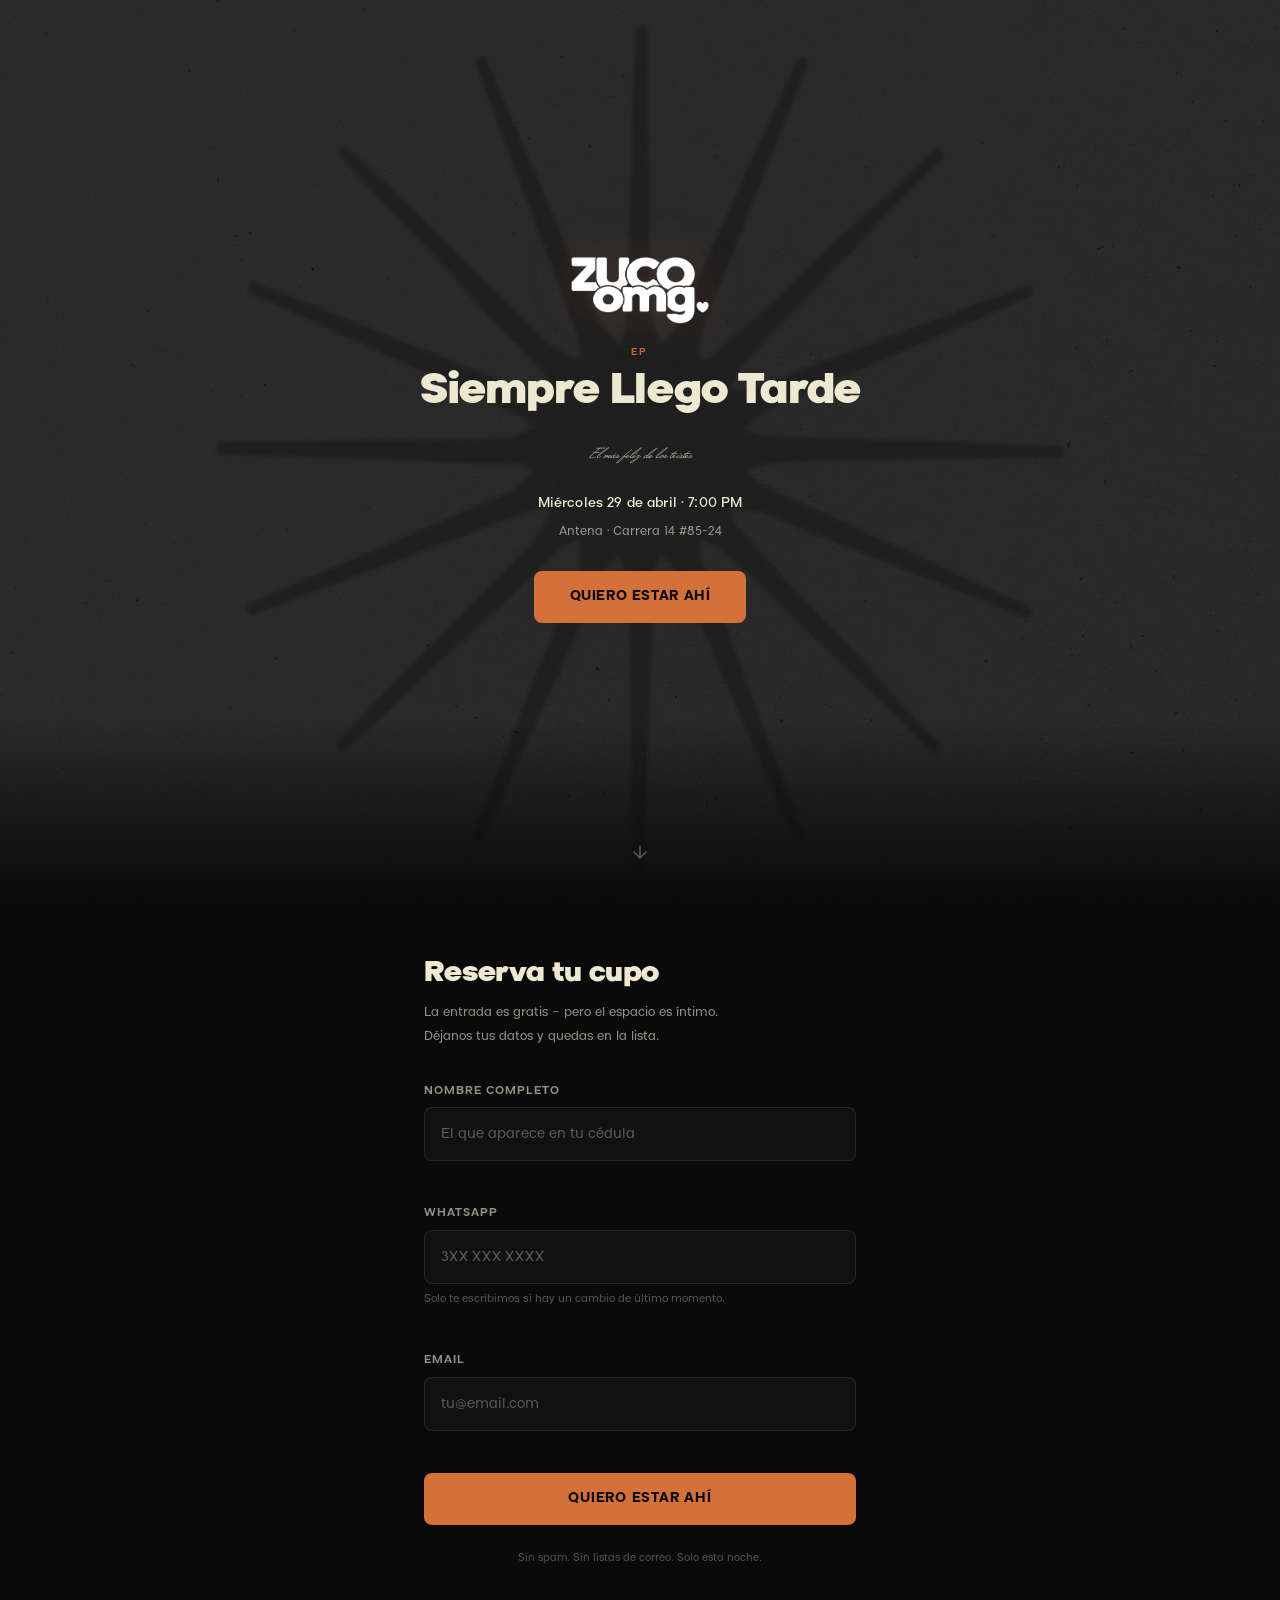
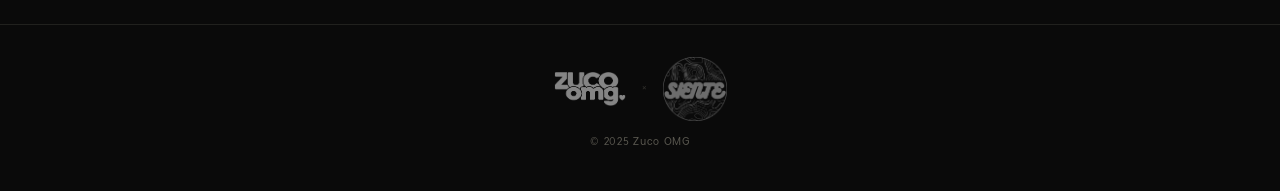
==== index.html @ 06bdf358 "feat: Landing page EP Siempre Llego Tarde — Zuco OMG 3-step registration flow: form → lyric selector" ====
<!DOCTYPE html>
<html lang="es">
<head>
  <meta charset="UTF-8">
  <meta name="viewport" content="width=device-width, initial-scale=1.0, maximum-scale=1.0">
  <meta name="description" content="Fiesta de lanzamiento del EP 'Siempre Llego Tarde' de Zuco OMG — Miércoles 29 de abril, 7PM, Antena">
  <meta property="og:title" content="Zuco OMG — Siempre Llego Tarde">
  <meta property="og:description" content="El más feliz de los tristes. Únete a la fiesta de lanzamiento del EP.">
  <meta property="og:image" content="./assets/cover/portada-zuco.jpg">
  <meta property="og:type" content="website">
  <title>Zuco OMG — Siempre Llego Tarde</title>
  <link rel="icon" href="./assets/logos/reduccion-z-blanco.png" type="image/png">
  <link rel="stylesheet" href="styles.css">
</head>
<body>

  <!-- ═══════════════════════════ HERO ═══════════════════════════ -->
  <header class="site-hero">
    <div class="hero-texture"></div>
    <div class="hero-inner">
      <img
        src="./assets/logos/logo-zuco-blanco.png"
        alt="Zuco OMG"
        class="hero-logo"
      >
      <div class="hero-ep-block">
        <span class="hero-ep-label">EP</span>
        <h1 class="hero-ep-title">Siempre Llego Tarde</h1>
      </div>
      <p class="hero-concept">El más feliz de los tristes</p>
      <div class="hero-event">
        <p class="hero-date">Miércoles 29 de abril · 7:00 PM</p>
        <p class="hero-venue">Antena · Carrera 14 #85-24</p>
      </div>
      <a href="#registro" class="hero-cta">Quiero estar ahí</a>
    </div>
    <div class="hero-scroll-hint" aria-hidden="true">
      <svg width="20" height="20" viewBox="0 0 20 20" fill="none">
        <path d="M10 4v12M4 10l6 6 6-6" stroke="currentColor" stroke-width="1.5" stroke-linecap="round" stroke-linejoin="round"/>
      </svg>
    </div>
  </header>

  <!-- ═══════════════════════ PROGRESS ═══════════════════════════ -->
  <div class="step-progress" id="step-progress" aria-label="Progreso del registro">
    <div class="progress-inner">
      <div class="progress-node active" data-step="1">
        <span class="node-dot"></span>
        <span class="node-label">Registro</span>
      </div>
      <div class="progress-line"></div>
      <div class="progress-node" data-step="2">
        <span class="node-dot"></span>
        <span class="node-label">Tu canción</span>
      </div>
      <div class="progress-line"></div>
      <div class="progress-node" data-step="3">
        <span class="node-dot"></span>
        <span class="node-label">Spotify</span>
      </div>
    </div>
  </div>

  <!-- ═══════════════════════ MAIN FLOW ═══════════════════════════ -->
  <main class="flow-container" id="registro">

    <!-- ───────── STEP 1: REGISTRO ───────── -->
    <section id="step-1" class="flow-step active" aria-label="Paso 1: Registro">

      <div class="step-header">
        <h2 class="step-title">Reserva tu cupo</h2>
        <p class="step-subtitle">
          La entrada es gratis — pero el espacio es íntimo.<br>
          Déjanos tus datos y quedas en la lista.
        </p>
      </div>

      <form id="registro-form" class="form" novalidate>

        <div class="field-group">
          <label for="nombre" class="field-label">Nombre completo</label>
          <input
            type="text"
            id="nombre"
            name="nombre"
            class="field-input"
            placeholder="El que aparece en tu cédula"
            autocomplete="name"
            required
          >
          <span class="field-error" id="error-nombre" role="alert"></span>
        </div>

        <div class="field-group">
          <label for="whatsapp" class="field-label">WhatsApp</label>
          <input
            type="tel"
            id="whatsapp"
            name="whatsapp"
            class="field-input"
            placeholder="3XX XXX XXXX"
            autocomplete="tel"
            required
          >
          <span class="field-hint">Solo te escribimos si hay un cambio de último momento.</span>
          <span class="field-error" id="error-whatsapp" role="alert"></span>
        </div>

        <div class="field-group">
          <label for="email" class="field-label">Email</label>
          <input
            type="email"
            id="email"
            name="email"
            class="field-input"
            placeholder="tu@email.com"
            autocomplete="email"
            required
          >
          <span class="field-error" id="error-email" role="alert"></span>
        </div>

        <button type="submit" class="btn-primary" id="btn-registro">
          <span class="btn-text">Quiero estar ahí</span>
          <span class="btn-loading" hidden aria-live="polite">Guardando...</span>
        </button>

        <p class="form-disclaimer">Sin spam. Sin listas de correo. Solo esta noche.</p>

      </form>
    </section>

    <!-- ───────── STEP 2: CONEXIÓN EMOCIONAL ───────── -->
    <section id="step-2" class="flow-step" aria-label="Paso 2: Tu canción">

      <div class="step-header">
        <h2 class="step-title">¿Cuál te llegó más?</h2>
        <p class="step-subtitle">
          Estas canciones hablan de lo que uno siente<br>
          pero no sabe cómo decir. Elige la tuya.
        </p>
      </div>

      <div class="lyric-cards" role="radiogroup" aria-label="Elige tu frase favorita">

        <div class="lyric-card" data-song="Ok" role="radio" tabindex="0" aria-checked="false">
          <span class="card-song">Ok</span>
          <blockquote class="card-lyric">
            "Aunque afuera todo esté mal yo estoy okay.<br>Si la ansiedad me gana y pierdo estoy okay."
          </blockquote>
        </div>

        <div class="lyric-card" data-song="Mi Fiesta (ft. Nezzah)" role="radio" tabindex="0" aria-checked="false">
          <span class="card-song">Mi Fiesta <span class="feat">ft. Nezzah</span></span>
          <blockquote class="card-lyric">
            "Yo quiero mi fiesta con todos los míos al lado.<br>Si el mundo se quema afuera, que no me coja mal parado."
          </blockquote>
        </div>

        <div class="lyric-card" data-song="Solo" role="radio" tabindex="0" aria-checked="false">
          <span class="card-song">Solo</span>
          <blockquote class="card-lyric">
            "Sin más yo quiero estar solo.<br>No me extrañen que estoy bien solo, solo."
          </blockquote>
        </div>

        <div class="lyric-card" data-song="Uberconestrellita (ft. Esteesgarcia)" role="radio" tabindex="0" aria-checked="false">
          <span class="card-song">Uberconestrellita <span class="feat">ft. Esteesgarcia</span></span>
          <blockquote class="card-lyric">
            "Tengo pinneada su casa en Uber con estrellita."
          </blockquote>
        </div>

        <div class="lyric-card" data-song="Tal vez de eso se trata (ft. Mario Puglia)" role="radio" tabindex="0" aria-checked="false">
          <span class="card-song">Tal vez de eso se trata <span class="feat">ft. Mario Puglia</span></span>
          <blockquote class="card-lyric">
            "No veo el final del oceano.<br>De pronto de eso se trata."
          </blockquote>
        </div>

      </div>

      <button class="btn-primary" id="btn-lyric" disabled aria-disabled="true">
        Esta es la mía
      </button>

    </section>

    <!-- ───────── STEP 3: SPOTIFY + CONFIRMACIÓN ───────── -->
    <section id="step-3" class="flow-step" aria-label="Paso 3: Spotify">

      <div class="step-header">
        <h2 class="step-title">Un último paso</h2>
        <p class="step-subtitle">
          Antes de confirmar tu lugar, sigue a Zuco en Spotify.<br>
          Para que no te pierdas lo que viene.
        </p>
      </div>

      <div class="spotify-block">
        <div class="spotify-artist">
          <img
            src="./assets/logos/icono-zuco-naranja.png"
            alt="Icono Zuco OMG"
            class="spotify-artist-icon"
          >
          <div class="spotify-artist-info">
            <span class="spotify-artist-name">Zuco OMG</span>
            <span class="spotify-artist-label">Artista en Spotify</span>
          </div>
        </div>

        <a
          href="https://open.spotify.com/artist/6hA5ALJWFb44ixgQMMvng7"
          target="_blank"
          rel="noopener noreferrer"
          class="btn-spotify"
          id="btn-spotify-link"
        >
          <svg class="spotify-icon-svg" viewBox="0 0 24 24" aria-hidden="true" fill="currentColor">
            <path d="M12 0C5.4 0 0 5.4 0 12s5.4 12 12 12 12-5.4 12-12S18.66 0 12 0zm5.521 17.34c-.24.359-.66.48-1.021.24-2.82-1.74-6.36-2.101-10.561-1.141-.418.122-.779-.179-.899-.539-.12-.421.18-.78.54-.9 4.56-1.021 8.52-.6 11.64 1.32.42.18.479.659.301 1.02zm1.44-3.3c-.301.42-.841.6-1.262.3-3.239-1.98-8.159-2.58-11.939-1.38-.479.12-1.02-.12-1.14-.6-.12-.48.12-1.021.6-1.141C9.6 9.9 15 10.561 18.72 12.84c.361.181.54.78.241 1.2zm.12-3.36C15.24 8.4 8.82 8.16 5.16 9.301c-.6.179-1.2-.181-1.38-.721-.18-.601.18-1.2.72-1.381 4.26-1.26 11.28-1.02 15.721 1.621.539.3.719 1.02.419 1.56-.299.421-1.02.599-1.559.3z"/>
          </svg>
          Seguir en Spotify
        </a>
      </div>

      <label class="checkbox-label" for="spotify-check">
        <input
          type="checkbox"
          id="spotify-check"
          class="checkbox-input"
        >
        <span class="checkbox-custom" aria-hidden="true"></span>
        <span class="checkbox-text">Ya sigo a Zuco en Spotify</span>
      </label>

      <button class="btn-primary" id="btn-confirmar" disabled aria-disabled="true">
        <span class="btn-text">Confirmar mi registro</span>
        <span class="btn-loading" hidden aria-live="polite">Confirmando...</span>
      </button>

    </section>

    <!-- ───────── SUCCESS SCREEN ───────── -->
    <section id="step-success" class="flow-step success-screen" aria-label="Registro exitoso">

      <div class="success-z-deco" aria-hidden="true">
        <img src="./assets/logos/reduccion-z-blanco.png" alt="">
      </div>

      <div class="success-message">
        <p class="success-body">
          Listo, ya estás registrado. Ese día entras gratis con lista con tu nombre.
          Allá te esperamos.
        </p>
        <p class="success-signature">
          Atentamente, Zuco<br>
          <em>— El más feliz de los tristes.</em>
        </p>
      </div>

      <div class="success-event">
        <p class="success-event-date">Miércoles 29 de abril</p>
        <p class="success-event-time">7:00 PM</p>
        <p class="success-event-venue">Antena · Carrera 14 #85-24</p>
      </div>

      <a
        href="https://open.spotify.com/artist/6hA5ALJWFb44ixgQMMvng7"
        target="_blank"
        rel="noopener noreferrer"
        class="btn-ghost"
      >
        Escuchar el EP en Spotify
      </a>

    </section>

  </main>

  <!-- ═══════════════════════ FOOTER ═══════════════════════════ -->
  <footer class="site-footer">
    <div class="footer-logos">
      <img src="./assets/logos/logo-zuco-blanco.png" alt="Zuco OMG" class="footer-logo">
      <span class="footer-divider">×</span>
      <img src="./assets/logos/siente-logo-white.png" alt="Siente" class="footer-siente-logo">
    </div>
    <p class="footer-copy">© 2025 Zuco OMG</p>
  </footer>

  <script src="script.js"></script>
</body>
</html>
---- styles.css ----
/* ═══════════════════════════════════════════════════════════
   LAYER 1 — FONT FACES
═══════════════════════════════════════════════════════════ */
@font-face {
  font-family: 'ACEH';
  src: url('./fonts/Aceh-Light.otf') format('opentype');
  font-weight: 300;
  font-display: swap;
}
@font-face {
  font-family: 'ACEH';
  src: url('./fonts/Aceh-Regular.otf') format('opentype');
  font-weight: 400;
  font-display: swap;
}
@font-face {
  font-family: 'ACEH';
  src: url('./fonts/Aceh-Medium.otf') format('opentype');
  font-weight: 500;
  font-display: swap;
}
@font-face {
  font-family: 'ACEH';
  src: url('./fonts/Aceh-SemiBold.otf') format('opentype');
  font-weight: 600;
  font-display: swap;
}
@font-face {
  font-family: 'ACEH';
  src: url('./fonts/Aceh-Bold.otf') format('opentype');
  font-weight: 700;
  font-display: swap;
}
@font-face {
  font-family: 'ACEH';
  src: url('./fonts/Aceh-Black.otf') format('opentype');
  font-weight: 900;
  font-display: swap;
}
@font-face {
  font-family: 'ACEH Soft';
  src: url('./fonts/AcehSoft-Black.otf') format('opentype');
  font-weight: 900;
  font-display: swap;
}
@font-face {
  font-family: 'Lakeside';
  src: url('./fonts/Lakeside-Regular.ttf') format('truetype');
  font-weight: 400;
  font-display: swap;
}

/* ═══════════════════════════════════════════════════════════
   LAYER 2 — DESIGN TOKENS
═══════════════════════════════════════════════════════════ */
:root {
  /* Colors */
  --c-bg:           #0a0a0a;
  --c-bg-card:      #111111;
  --c-bg-card-hover:#161616;
  --c-crema:        #ede8d0;
  --c-naranja:      #d4713a;
  --c-salmon:       #e8836a;
  --c-oliva:        #7a7c52;
  --c-azul:         #3a5a7c;

  /* Text */
  --t-primary:      #ede8d0;
  --t-secondary:    rgba(237, 232, 208, 0.62);
  --t-muted:        rgba(237, 232, 208, 0.35);

  /* Borders */
  --b-subtle:       rgba(237, 232, 208, 0.10);
  --b-mid:          rgba(237, 232, 208, 0.22);
  --b-accent:       rgba(212, 113, 58, 0.55);

  /* Fonts */
  --f-body:         'ACEH', system-ui, sans-serif;
  --f-display:      'Lakeside', Georgia, serif;
  --f-soft:         'ACEH Soft', 'ACEH', sans-serif;

  /* Layout */
  --max-w:          480px;
  --pad-h:          24px;
  --pad-v:          48px;
  --radius-card:    12px;
  --radius-btn:     8px;
  --radius-input:   8px;

  /* Motion */
  --ease-fast:      0.16s ease;
  --ease-mid:       0.32s ease;
  --ease-slow:      0.55s cubic-bezier(0.4, 0, 0.2, 1);

  /* Spotify */
  --c-spotify:      #1DB954;
  --c-spotify-dark: #158a3e;
}

/* ═══════════════════════════════════════════════════════════
   LAYER 3 — RESET + BASE
═══════════════════════════════════════════════════════════ */
*, *::before, *::after {
  box-sizing: border-box;
  margin: 0;
  padding: 0;
}

html {
  scroll-behavior: smooth;
  -webkit-text-size-adjust: 100%;
}

body {
  background-color: var(--c-bg);
  color: var(--t-primary);
  font-family: var(--f-body);
  font-weight: 400;
  line-height: 1.6;
  min-height: 100dvh;
  overflow-x: hidden;
  -webkit-font-smoothing: antialiased;
  -moz-osx-font-smoothing: grayscale;
}

img {
  display: block;
  max-width: 100%;
}

a {
  color: inherit;
  text-decoration: none;
}

button {
  cursor: pointer;
  border: none;
  background: none;
  font-family: inherit;
}

blockquote {
  quotes: none;
}

/* ═══════════════════════════════════════════════════════════
   LAYER 4 — UTILITIES
═══════════════════════════════════════════════════════════ */
.sr-only {
  position: absolute;
  width: 1px;
  height: 1px;
  padding: 0;
  margin: -1px;
  overflow: hidden;
  clip: rect(0,0,0,0);
  white-space: nowrap;
  border: 0;
}

/* ═══════════════════════════════════════════════════════════
   LAYER 5 — HERO
═══════════════════════════════════════════════════════════ */
.site-hero {
  position: relative;
  min-height: 100dvh;
  display: flex;
  flex-direction: column;
  align-items: center;
  justify-content: center;
  padding: 64px var(--pad-h) 80px;
  overflow: hidden;
  background-color: var(--c-bg);
}

.hero-texture {
  position: absolute;
  inset: 0;
  background-image: url('./assets/textures/fondo-2.jpg');
  background-size: cover;
  background-position: center;
  opacity: 0.15;
  mix-blend-mode: luminosity;
  pointer-events: none;
}

/* Gradient fade at bottom of hero */
.site-hero::after {
  content: '';
  position: absolute;
  bottom: 0;
  left: 0;
  right: 0;
  height: 180px;
  background: linear-gradient(to bottom, transparent, var(--c-bg));
  pointer-events: none;
}

.hero-inner {
  position: relative;
  z-index: 1;
  display: flex;
  flex-direction: column;
  align-items: center;
  text-align: center;
  gap: 20px;
  max-width: var(--max-w);
  width: 100%;
}

.hero-logo {
  width: 140px;
  height: auto;
  filter: drop-shadow(0 0 24px rgba(212, 113, 58, 0.18));
}

.hero-ep-block {
  display: flex;
  flex-direction: column;
  align-items: center;
  gap: 4px;
}

.hero-ep-label {
  font-family: var(--f-body);
  font-weight: 600;
  font-size: 11px;
  letter-spacing: 0.22em;
  text-transform: uppercase;
  color: var(--c-naranja);
  opacity: 0.9;
}

.hero-ep-title {
  font-family: var(--f-body);
  font-weight: 900;
  font-size: clamp(2rem, 9vw, 3rem);
  line-height: 1.05;
  letter-spacing: -0.02em;
  color: var(--t-primary);
}

.hero-concept {
  font-family: var(--f-display);
  font-size: clamp(1rem, 4vw, 1.25rem);
  color: var(--t-secondary);
  font-style: italic;
  letter-spacing: 0.01em;
}

.hero-event {
  display: flex;
  flex-direction: column;
  gap: 4px;
  margin-top: 4px;
}

.hero-date {
  font-weight: 500;
  font-size: 0.95rem;
  color: var(--t-primary);
  letter-spacing: 0.01em;
}

.hero-venue {
  font-size: 0.875rem;
  color: var(--t-secondary);
}

.hero-cta {
  display: inline-block;
  margin-top: 8px;
  padding: 14px 36px;
  background-color: var(--c-naranja);
  color: #0a0a0a;
  font-family: var(--f-body);
  font-weight: 700;
  font-size: 0.95rem;
  letter-spacing: 0.04em;
  text-transform: uppercase;
  border-radius: var(--radius-btn);
  transition: background-color var(--ease-fast), transform var(--ease-fast);
}

.hero-cta:hover,
.hero-cta:focus-visible {
  background-color: var(--c-salmon);
  transform: translateY(-1px);
  outline: none;
}

.hero-cta:active {
  transform: translateY(0);
}

.hero-scroll-hint {
  position: absolute;
  bottom: 28px;
  left: 50%;
  transform: translateX(-50%);
  z-index: 1;
  color: var(--t-muted);
  animation: bounce 2.2s ease-in-out infinite;
}

@keyframes bounce {
  0%, 100% { transform: translateX(-50%) translateY(0); }
  50%       { transform: translateX(-50%) translateY(6px); }
}

/* ═══════════════════════════════════════════════════════════
   LAYER 6 — PROGRESS INDICATOR
═══════════════════════════════════════════════════════════ */
.step-progress {
  position: sticky;
  top: 0;
  z-index: 100;
  background-color: rgba(10, 10, 10, 0.92);
  backdrop-filter: blur(12px);
  -webkit-backdrop-filter: blur(12px);
  border-bottom: 1px solid var(--b-subtle);
  padding: 14px var(--pad-h);
  display: none; /* shown by JS once flow starts */
}

.step-progress.visible {
  display: block;
}

.progress-inner {
  max-width: var(--max-w);
  margin: 0 auto;
  display: flex;
  align-items: center;
  justify-content: space-between;
}

.progress-node {
  display: flex;
  flex-direction: column;
  align-items: center;
  gap: 5px;
  flex-shrink: 0;
}

.node-dot {
  width: 10px;
  height: 10px;
  border-radius: 50%;
  background-color: var(--t-muted);
  border: 1.5px solid transparent;
  transition: background-color var(--ease-mid), border-color var(--ease-mid), transform var(--ease-mid);
}

.progress-node.active .node-dot {
  background-color: var(--c-naranja);
  border-color: var(--c-naranja);
  transform: scale(1.25);
}

.progress-node.done .node-dot {
  background-color: var(--c-oliva);
  border-color: var(--c-oliva);
}

.node-label {
  font-size: 10px;
  font-weight: 500;
  letter-spacing: 0.06em;
  text-transform: uppercase;
  color: var(--t-muted);
  transition: color var(--ease-mid);
  white-space: nowrap;
}

.progress-node.active .node-label {
  color: var(--c-naranja);
}

.progress-node.done .node-label {
  color: var(--c-oliva);
}

.progress-line {
  flex: 1;
  height: 1px;
  background-color: var(--b-subtle);
  margin: 0 8px;
  margin-bottom: 14px; /* align with dots */
  position: relative;
  overflow: hidden;
}

.progress-line::after {
  content: '';
  position: absolute;
  inset: 0;
  background-color: var(--c-oliva);
  transform: scaleX(0);
  transform-origin: left;
  transition: transform var(--ease-slow);
}

.progress-line.filled::after {
  transform: scaleX(1);
}

/* ═══════════════════════════════════════════════════════════
   LAYER 7 — FLOW CONTAINER + STEP TRANSITIONS
═══════════════════════════════════════════════════════════ */
.flow-container {
  max-width: var(--max-w);
  margin: 0 auto;
  padding: var(--pad-v) var(--pad-h);
}

.flow-step {
  display: none;
  opacity: 0;
  transform: translateY(18px);
}

.flow-step.active {
  display: block;
}

.flow-step.entering {
  opacity: 1;
  transform: translateY(0);
  transition: opacity var(--ease-slow), transform var(--ease-slow);
}

/* ═══════════════════════════════════════════════════════════
   LAYER 8 — STEP HEADER
═══════════════════════════════════════════════════════════ */
.step-header {
  margin-bottom: 32px;
}

.step-title {
  font-family: var(--f-body);
  font-weight: 900;
  font-size: clamp(1.6rem, 7vw, 2rem);
  line-height: 1.1;
  letter-spacing: -0.02em;
  color: var(--t-primary);
  margin-bottom: 10px;
}

.step-subtitle {
  font-size: 0.9rem;
  line-height: 1.65;
  color: var(--t-secondary);
}

/* ═══════════════════════════════════════════════════════════
   LAYER 9 — FORM (STEP 1)
═══════════════════════════════════════════════════════════ */
.form {
  display: flex;
  flex-direction: column;
  gap: 20px;
}

.field-group {
  display: flex;
  flex-direction: column;
  gap: 6px;
}

.field-label {
  font-size: 0.8rem;
  font-weight: 600;
  letter-spacing: 0.08em;
  text-transform: uppercase;
  color: var(--t-secondary);
}

.field-input {
  width: 100%;
  padding: 14px 16px;
  background-color: var(--c-bg-card);
  border: 1px solid var(--b-subtle);
  border-radius: var(--radius-input);
  color: var(--t-primary);
  font-family: var(--f-body);
  font-size: 1rem;
  font-weight: 400;
  line-height: 1.5;
  outline: none;
  transition: border-color var(--ease-fast), background-color var(--ease-fast);
  -webkit-appearance: none;
  appearance: none;
}

.field-input::placeholder {
  color: var(--t-muted);
}

.field-input:focus {
  border-color: var(--b-accent);
  background-color: var(--c-bg-card-hover);
}

.field-input.has-error {
  border-color: #c94040;
}

.field-hint {
  font-size: 0.78rem;
  color: var(--t-muted);
  line-height: 1.5;
}

.field-error {
  font-size: 0.78rem;
  color: #e05858;
  min-height: 1rem;
  line-height: 1.4;
}

.form-disclaimer {
  font-size: 0.75rem;
  color: var(--t-muted);
  text-align: center;
  margin-top: 4px;
}

/* ═══════════════════════════════════════════════════════════
   LAYER 10 — BUTTONS
═══════════════════════════════════════════════════════════ */
.btn-primary {
  display: flex;
  align-items: center;
  justify-content: center;
  width: 100%;
  padding: 16px 24px;
  background-color: var(--c-naranja);
  color: #0a0a0a;
  font-family: var(--f-body);
  font-weight: 700;
  font-size: 0.95rem;
  letter-spacing: 0.05em;
  text-transform: uppercase;
  border-radius: var(--radius-btn);
  border: none;
  cursor: pointer;
  transition: background-color var(--ease-fast), transform var(--ease-fast), opacity var(--ease-fast);
  min-height: 52px;
}

.btn-primary:hover:not(:disabled) {
  background-color: var(--c-salmon);
  transform: translateY(-1px);
}

.btn-primary:active:not(:disabled) {
  transform: translateY(0);
}

.btn-primary:disabled {
  opacity: 0.38;
  cursor: not-allowed;
}

.btn-primary:focus-visible {
  outline: 2px solid var(--c-naranja);
  outline-offset: 3px;
}

.btn-ghost {
  display: flex;
  align-items: center;
  justify-content: center;
  width: 100%;
  padding: 14px 24px;
  background-color: transparent;
  color: var(--t-primary);
  font-family: var(--f-body);
  font-weight: 600;
  font-size: 0.875rem;
  letter-spacing: 0.04em;
  text-transform: uppercase;
  border-radius: var(--radius-btn);
  border: 1px solid var(--b-mid);
  cursor: pointer;
  transition: border-color var(--ease-fast), color var(--ease-fast), transform var(--ease-fast);
  min-height: 48px;
}

.btn-ghost:hover,
.btn-ghost:focus-visible {
  border-color: var(--c-crema);
  color: var(--c-crema);
  transform: translateY(-1px);
  outline: none;
}

.btn-loading {
  font-size: 0.875rem;
  letter-spacing: 0.04em;
}

/* ═══════════════════════════════════════════════════════════
   LAYER 11 — LYRIC CARDS (STEP 2)
═══════════════════════════════════════════════════════════ */
.lyric-cards {
  display: flex;
  flex-direction: column;
  gap: 12px;
  margin-bottom: 28px;
}

.lyric-card {
  padding: 20px;
  background-color: var(--c-bg-card);
  border: 1px solid var(--b-subtle);
  border-radius: var(--radius-card);
  cursor: pointer;
  transition: border-color var(--ease-fast), background-color var(--ease-fast), transform var(--ease-fast);
  position: relative;
  overflow: hidden;
}

.lyric-card::before {
  content: '"';
  position: absolute;
  top: -12px;
  right: 16px;
  font-family: var(--f-display);
  font-size: 80px;
  color: var(--c-naranja);
  opacity: 0.08;
  line-height: 1;
  pointer-events: none;
  transition: opacity var(--ease-mid);
}

.lyric-card:hover {
  border-color: var(--b-accent);
  background-color: var(--c-bg-card-hover);
  transform: translateY(-2px);
}

.lyric-card:hover::before {
  opacity: 0.14;
}

.lyric-card.selected {
  border-color: var(--c-naranja);
  background-color: rgba(212, 113, 58, 0.07);
}

.lyric-card.selected::before {
  opacity: 0.18;
}

.lyric-card:focus-visible {
  outline: 2px solid var(--c-naranja);
  outline-offset: 2px;
}

.card-song {
  display: block;
  font-size: 0.72rem;
  font-weight: 600;
  letter-spacing: 0.12em;
  text-transform: uppercase;
  color: var(--c-naranja);
  margin-bottom: 10px;
}

.feat {
  color: var(--t-muted);
  font-weight: 400;
  letter-spacing: 0.06em;
  text-transform: none;
}

.card-lyric {
  font-family: var(--f-display);
  font-size: 1.05rem;
  line-height: 1.55;
  color: var(--t-primary);
  font-style: italic;
}

/* ═══════════════════════════════════════════════════════════
   LAYER 12 — SPOTIFY BLOCK (STEP 3)
═══════════════════════════════════════════════════════════ */
.spotify-block {
  background-color: var(--c-bg-card);
  border: 1px solid var(--b-subtle);
  border-radius: var(--radius-card);
  padding: 20px;
  margin-bottom: 20px;
  display: flex;
  flex-direction: column;
  gap: 16px;
}

.spotify-artist {
  display: flex;
  align-items: center;
  gap: 14px;
}

.spotify-artist-icon {
  width: 48px;
  height: 48px;
  border-radius: 50%;
  object-fit: cover;
  background-color: rgba(212, 113, 58, 0.12);
  padding: 8px;
}

.spotify-artist-info {
  display: flex;
  flex-direction: column;
  gap: 2px;
}

.spotify-artist-name {
  font-weight: 700;
  font-size: 0.95rem;
  color: var(--t-primary);
}

.spotify-artist-label {
  font-size: 0.75rem;
  color: var(--t-muted);
  letter-spacing: 0.04em;
}

.btn-spotify {
  display: flex;
  align-items: center;
  justify-content: center;
  gap: 10px;
  width: 100%;
  padding: 14px 24px;
  background-color: var(--c-spotify);
  color: #000;
  font-family: var(--f-body);
  font-weight: 700;
  font-size: 0.9rem;
  letter-spacing: 0.04em;
  border-radius: var(--radius-btn);
  transition: background-color var(--ease-fast), transform var(--ease-fast);
  min-height: 48px;
}

.btn-spotify:hover,
.btn-spotify:focus-visible {
  background-color: #23d663;
  transform: translateY(-1px);
  outline: none;
}

.btn-spotify:active {
  transform: translateY(0);
}

.spotify-icon-svg {
  width: 20px;
  height: 20px;
  flex-shrink: 0;
}

/* ═══════════════════════════════════════════════════════════
   LAYER 13 — CHECKBOX
═══════════════════════════════════════════════════════════ */
.checkbox-label {
  display: flex;
  align-items: center;
  gap: 12px;
  cursor: pointer;
  margin-bottom: 24px;
  padding: 14px 16px;
  background-color: var(--c-bg-card);
  border: 1px solid var(--b-subtle);
  border-radius: var(--radius-input);
  transition: border-color var(--ease-fast);
}

.checkbox-label:hover {
  border-color: var(--b-mid);
}

.checkbox-input {
  position: absolute;
  opacity: 0;
  width: 0;
  height: 0;
}

.checkbox-custom {
  width: 22px;
  height: 22px;
  border-radius: 6px;
  border: 1.5px solid var(--b-mid);
  background-color: transparent;
  flex-shrink: 0;
  display: flex;
  align-items: center;
  justify-content: center;
  transition: border-color var(--ease-fast), background-color var(--ease-fast);
  position: relative;
}

.checkbox-input:checked + .checkbox-custom {
  background-color: var(--c-naranja);
  border-color: var(--c-naranja);
}

.checkbox-input:checked + .checkbox-custom::after {
  content: '';
  width: 6px;
  height: 10px;
  border-right: 2px solid #0a0a0a;
  border-bottom: 2px solid #0a0a0a;
  transform: rotate(45deg) translateY(-1px);
  display: block;
}

.checkbox-input:focus-visible + .checkbox-custom {
  outline: 2px solid var(--c-naranja);
  outline-offset: 2px;
}

.checkbox-text {
  font-size: 0.9rem;
  color: var(--t-secondary);
  line-height: 1.4;
}

/* ═══════════════════════════════════════════════════════════
   LAYER 14 — SUCCESS SCREEN
═══════════════════════════════════════════════════════════ */
.success-screen {
  text-align: center;
  padding-top: 16px;
}

.success-z-deco {
  margin: 0 auto 28px;
  width: 56px;
  opacity: 0.5;
}

.success-message {
  margin-bottom: 32px;
}

.success-body {
  font-size: 1.05rem;
  line-height: 1.75;
  color: var(--t-primary);
  margin-bottom: 20px;
}

.success-signature {
  font-family: var(--f-display);
  font-size: 1.1rem;
  line-height: 1.6;
  color: var(--t-secondary);
  font-style: italic;
}

.success-signature em {
  color: var(--c-naranja);
}

.success-event {
  padding: 20px;
  background-color: var(--c-bg-card);
  border: 1px solid var(--b-subtle);
  border-radius: var(--radius-card);
  margin-bottom: 24px;
  display: flex;
  flex-direction: column;
  gap: 4px;
}

.success-event-date {
  font-weight: 700;
  font-size: 1rem;
  color: var(--t-primary);
}

.success-event-time {
  font-size: 1.5rem;
  font-weight: 900;
  color: var(--c-naranja);
  letter-spacing: -0.02em;
}

.success-event-venue {
  font-size: 0.875rem;
  color: var(--t-secondary);
}

/* ═══════════════════════════════════════════════════════════
   LAYER 15 — FOOTER
═══════════════════════════════════════════════════════════ */
.site-footer {
  padding: 32px var(--pad-h) 40px;
  display: flex;
  flex-direction: column;
  align-items: center;
  gap: 12px;
  border-top: 1px solid var(--b-subtle);
}

.footer-logo {
  width: 72px;
  height: auto;
  opacity: 0.5;
}

.footer-copy {
  font-size: 0.72rem;
  color: var(--t-muted);
  letter-spacing: 0.06em;
}

.footer-logos {
  display: flex;
  align-items: center;
  justify-content: center;
  gap: 16px;
}

.footer-divider {
  font-size: 0.65rem;
  color: var(--t-muted);
  opacity: 0.5;
}

.footer-siente-logo {
  width: 64px;
  height: auto;
  opacity: 0.4;
}

/* ═══════════════════════════════════════════════════════════
   LAYER 16 — RESPONSIVE (desktop centering only)
═══════════════════════════════════════════════════════════ */
@media (min-width: 600px) {
  .site-hero {
    padding: 80px var(--pad-h) 100px;
  }

  .flow-container {
    padding: 56px var(--pad-h);
  }
}
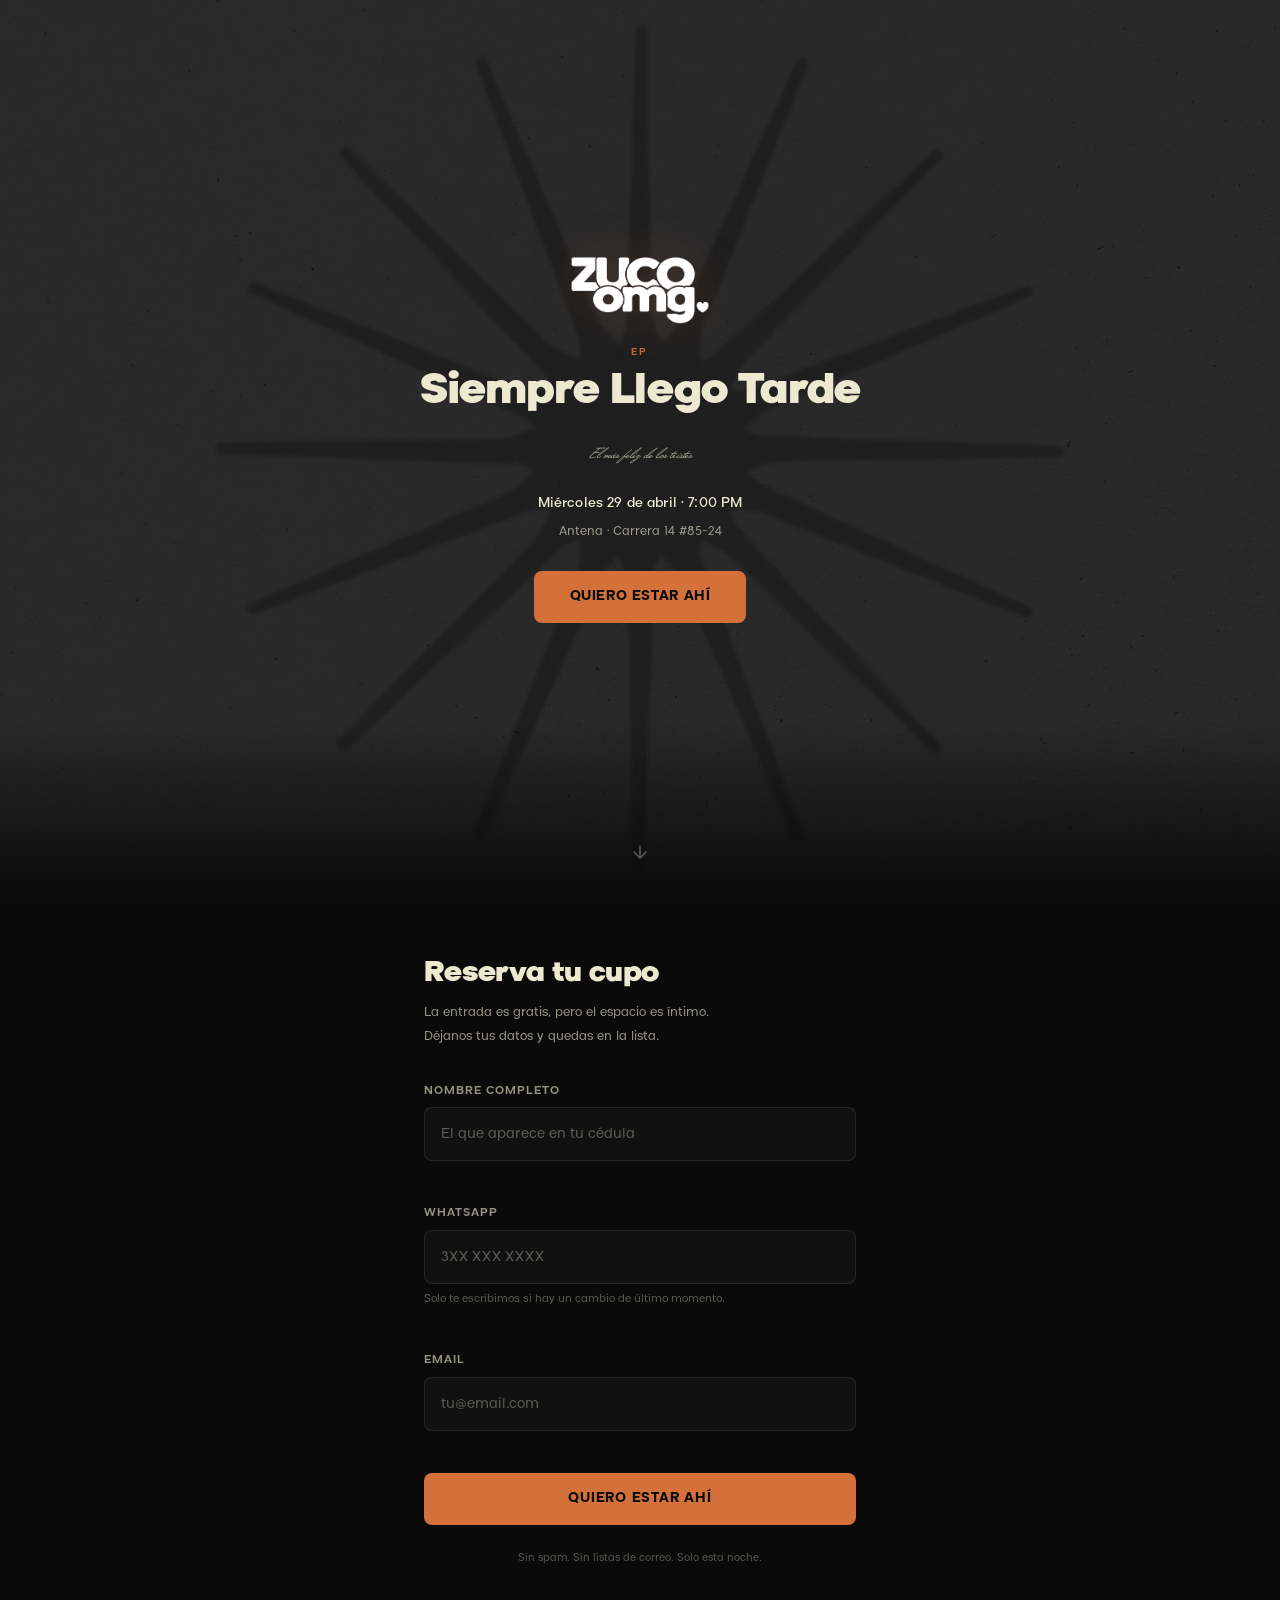
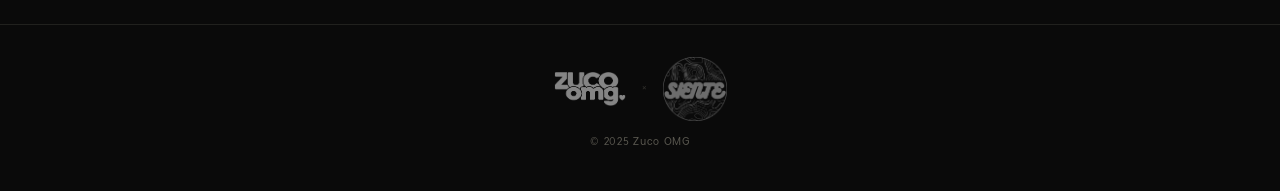
==== commit aad0d648: "fix: submit to Sheets at step 1, fix lyric font, remove em dashes - Registration now saves to Google" ====
--- a/index.html
+++ b/index.html
@@ -70,7 +70,7 @@
       <div class="step-header">
         <h2 class="step-title">Reserva tu cupo</h2>
         <p class="step-subtitle">
-          La entrada es gratis — pero el espacio es íntimo.<br>
+          La entrada es gratis, pero el espacio es íntimo.<br>
           Déjanos tus datos y quedas en la lista.
         </p>
       </div>
@@ -255,7 +255,7 @@
         </p>
         <p class="success-signature">
           Atentamente, Zuco<br>
-          <em>— El más feliz de los tristes.</em>
+          <em>El más feliz de los tristes.</em>
         </p>
       </div>
 
--- a/styles.css
+++ b/styles.css
@@ -679,11 +679,12 @@
 }
 
 .card-lyric {
-  font-family: var(--f-display);
-  font-size: 1.05rem;
-  line-height: 1.55;
+  font-family: var(--f-body);
+  font-weight: 300;
+  font-size: 1rem;
+  line-height: 1.6;
   color: var(--t-primary);
-  font-style: italic;
+  font-style: normal;
 }
 
 /* ═══════════════════════════════════════════════════════════
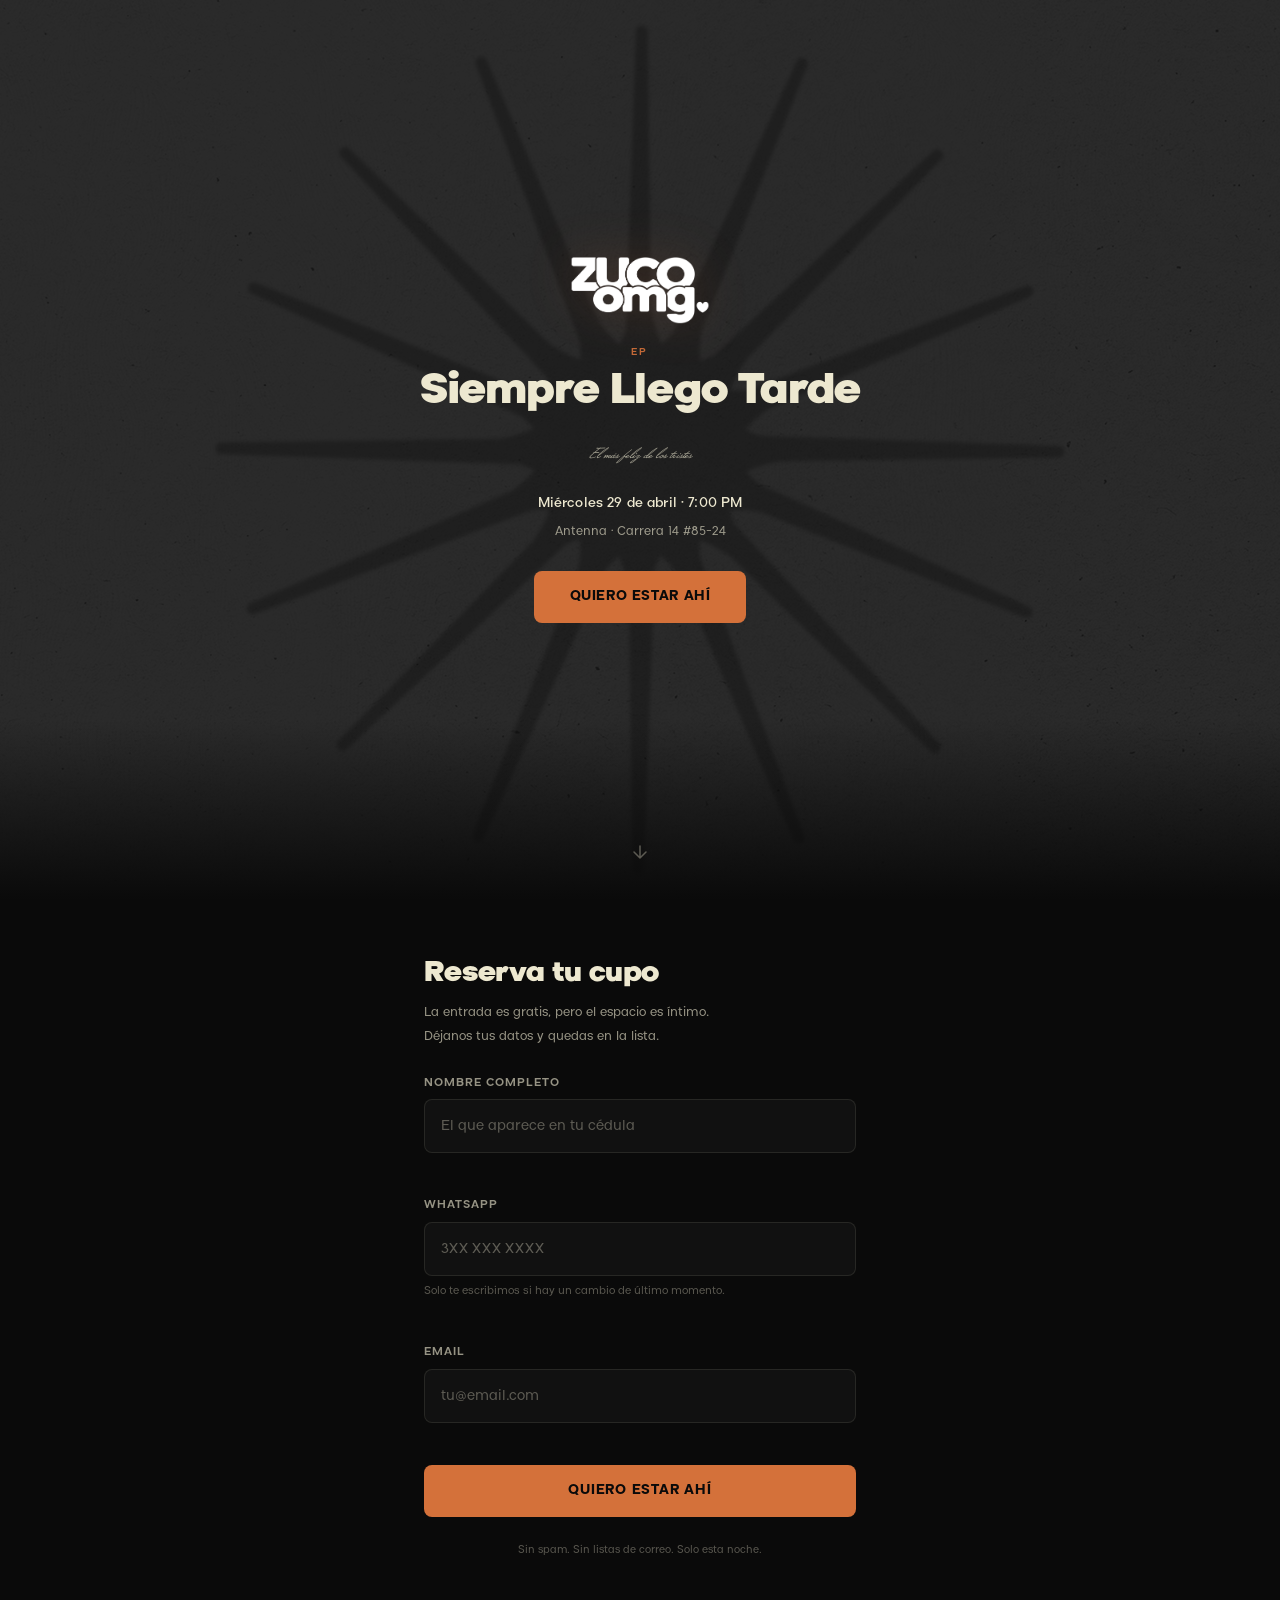
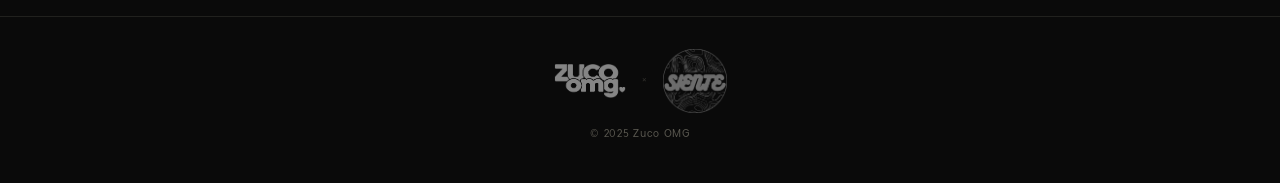
==== commit ae175dda: "fix: absolute OG image URL for WhatsApp preview, fix venue name to Antenna Co-Authored-By: Claude So" ====
--- a/index.html
+++ b/index.html
@@ -3,10 +3,13 @@
 <head>
   <meta charset="UTF-8">
   <meta name="viewport" content="width=device-width, initial-scale=1.0, maximum-scale=1.0">
-  <meta name="description" content="Fiesta de lanzamiento del EP 'Siempre Llego Tarde' de Zuco OMG — Miércoles 29 de abril, 7PM, Antena">
+  <meta name="description" content="Fiesta de lanzamiento del EP 'Siempre Llego Tarde' de Zuco OMG — Miércoles 29 de abril, 7PM, Antenna">
   <meta property="og:title" content="Zuco OMG — Siempre Llego Tarde">
   <meta property="og:description" content="El más feliz de los tristes. Únete a la fiesta de lanzamiento del EP.">
-  <meta property="og:image" content="./assets/cover/portada-zuco.jpg">
+  <meta property="og:image" content="https://zuco.siente.live/assets/cover/portada-zuco.jpg">
+  <meta property="og:image:width" content="1200">
+  <meta property="og:image:height" content="630">
+  <meta property="og:url" content="https://zuco.siente.live">
   <meta property="og:type" content="website">
   <title>Zuco OMG — Siempre Llego Tarde</title>
   <link rel="icon" href="./assets/logos/reduccion-z-blanco.png" type="image/png">
@@ -30,7 +33,7 @@
       <p class="hero-concept">El más feliz de los tristes</p>
       <div class="hero-event">
         <p class="hero-date">Miércoles 29 de abril · 7:00 PM</p>
-        <p class="hero-venue">Antena · Carrera 14 #85-24</p>
+        <p class="hero-venue">Antenna · Carrera 14 #85-24</p>
       </div>
       <a href="#registro" class="hero-cta">Quiero estar ahí</a>
     </div>
@@ -262,7 +265,7 @@
       <div class="success-event">
         <p class="success-event-date">Miércoles 29 de abril</p>
         <p class="success-event-time">7:00 PM</p>
-        <p class="success-event-venue">Antena · Carrera 14 #85-24</p>
+        <p class="success-event-venue">Antenna · Carrera 14 #85-24</p>
       </div>
 
       <a
--- a/styles.css
+++ b/styles.css
@@ -435,7 +435,7 @@
    LAYER 8 — STEP HEADER
 ═══════════════════════════════════════════════════════════ */
 .step-header {
-  margin-bottom: 32px;
+  margin-bottom: 24px;
 }
 
 .step-title {
@@ -608,12 +608,12 @@
 .lyric-cards {
   display: flex;
   flex-direction: column;
-  gap: 12px;
-  margin-bottom: 28px;
+  gap: 8px;
+  margin-bottom: 16px;
 }
 
 .lyric-card {
-  padding: 20px;
+  padding: 14px 16px;
   background-color: var(--c-bg-card);
   border: 1px solid var(--b-subtle);
   border-radius: var(--radius-card);
@@ -623,20 +623,6 @@
   overflow: hidden;
 }
 
-.lyric-card::before {
-  content: '"';
-  position: absolute;
-  top: -12px;
-  right: 16px;
-  font-family: var(--f-display);
-  font-size: 80px;
-  color: var(--c-naranja);
-  opacity: 0.08;
-  line-height: 1;
-  pointer-events: none;
-  transition: opacity var(--ease-mid);
-}
-
 .lyric-card:hover {
   border-color: var(--b-accent);
   background-color: var(--c-bg-card-hover);
@@ -663,12 +649,12 @@
 
 .card-song {
   display: block;
-  font-size: 0.72rem;
+  font-size: 0.68rem;
   font-weight: 600;
   letter-spacing: 0.12em;
   text-transform: uppercase;
   color: var(--c-naranja);
-  margin-bottom: 10px;
+  margin-bottom: 4px;
 }
 
 .feat {
@@ -681,8 +667,8 @@
 .card-lyric {
   font-family: var(--f-body);
   font-weight: 300;
-  font-size: 1rem;
-  line-height: 1.6;
+  font-size: 0.88rem;
+  line-height: 1.45;
   color: var(--t-primary);
   font-style: normal;
 }
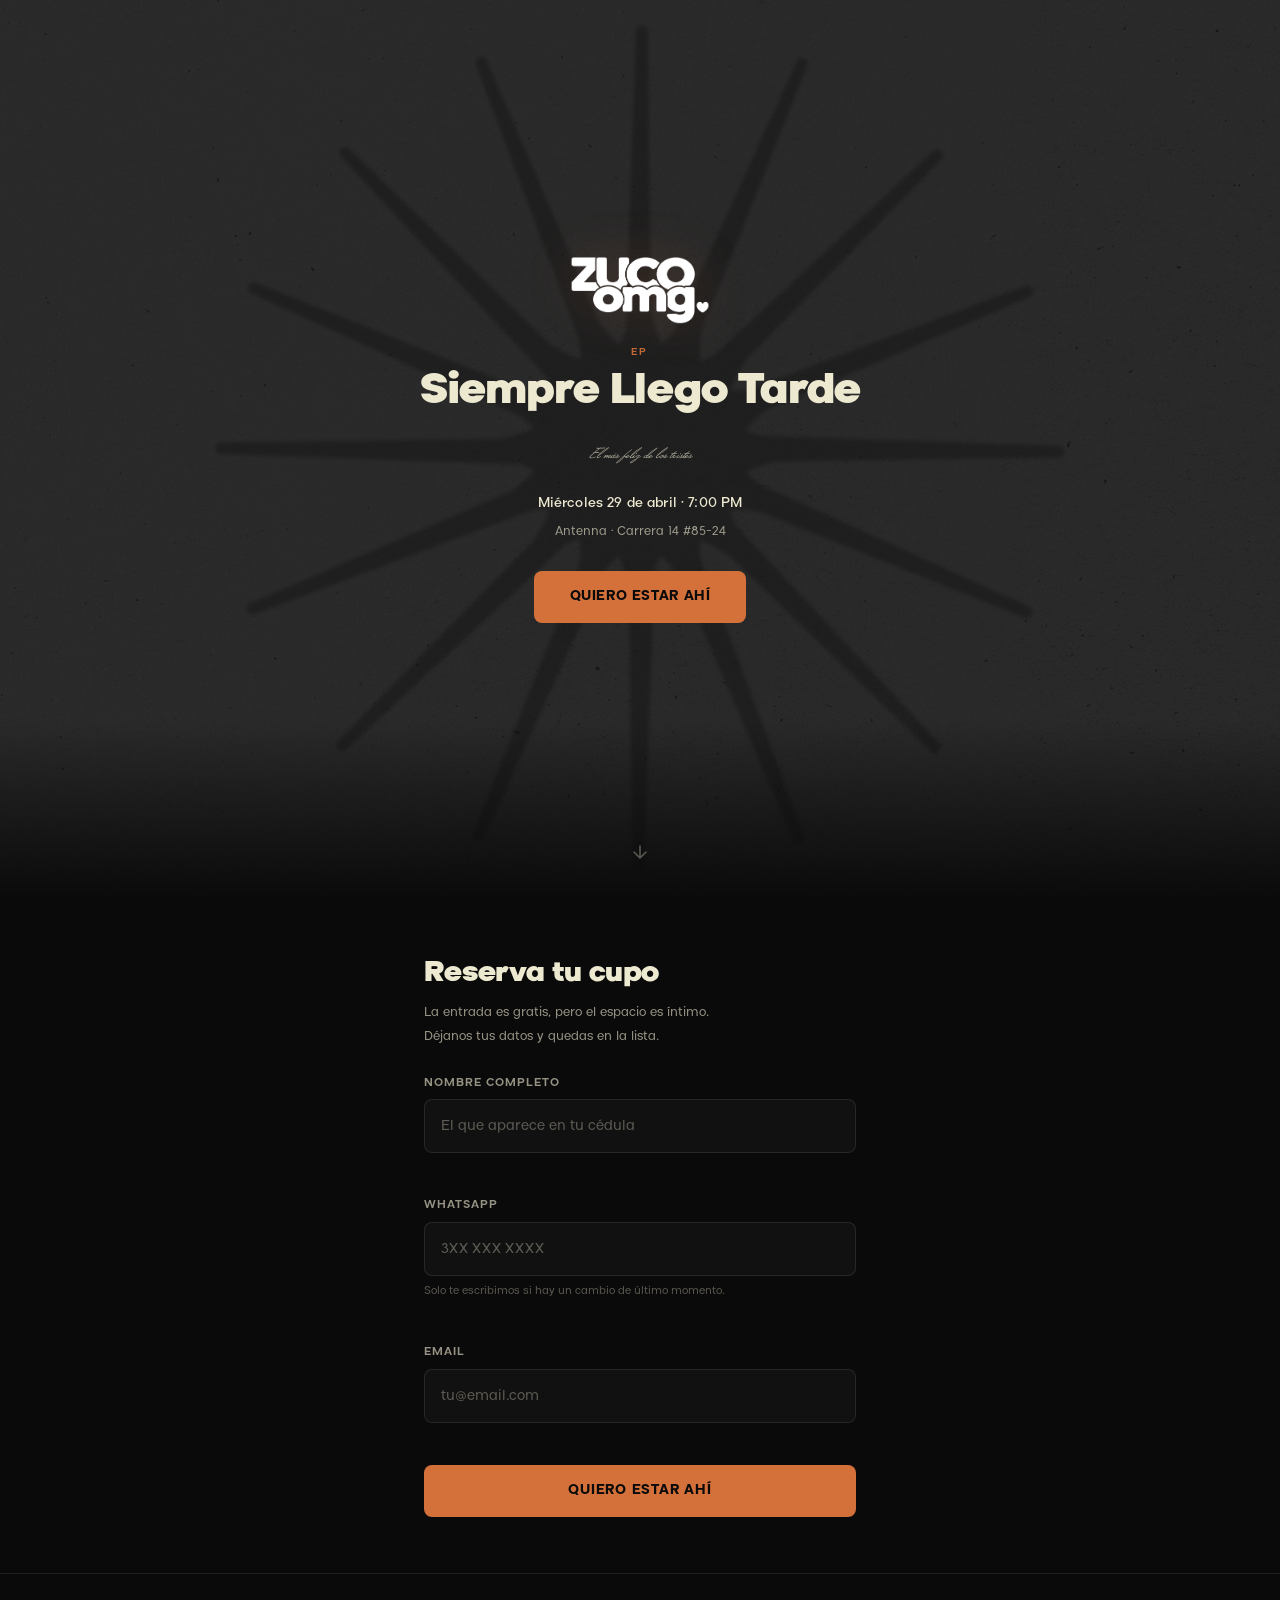
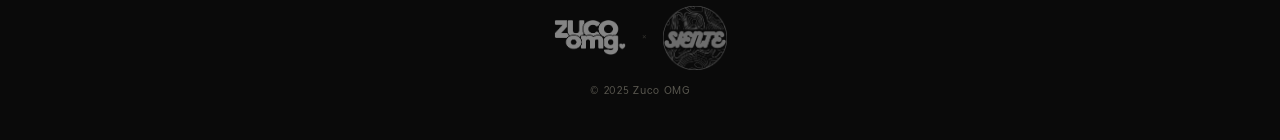
==== commit 3074c740: "copy: remove form disclaimer text Co-Authored-By: Claude Sonnet 4.6 <noreply@anthropic.com>" ====
--- a/index.html
+++ b/index.html
@@ -128,7 +128,6 @@
           <span class="btn-loading" hidden aria-live="polite">Guardando...</span>
         </button>
 
-        <p class="form-disclaimer">Sin spam. Sin listas de correo. Solo esta noche.</p>
 
       </form>
     </section>
@@ -234,7 +233,7 @@
           class="checkbox-input"
         >
         <span class="checkbox-custom" aria-hidden="true"></span>
-        <span class="checkbox-text">Ya sigo a Zuco en Spotify</span>
+        <span class="checkbox-text">Ya seguí a Zuco en Spotify</span>
       </label>
 
       <button class="btn-primary" id="btn-confirmar" disabled aria-disabled="true">
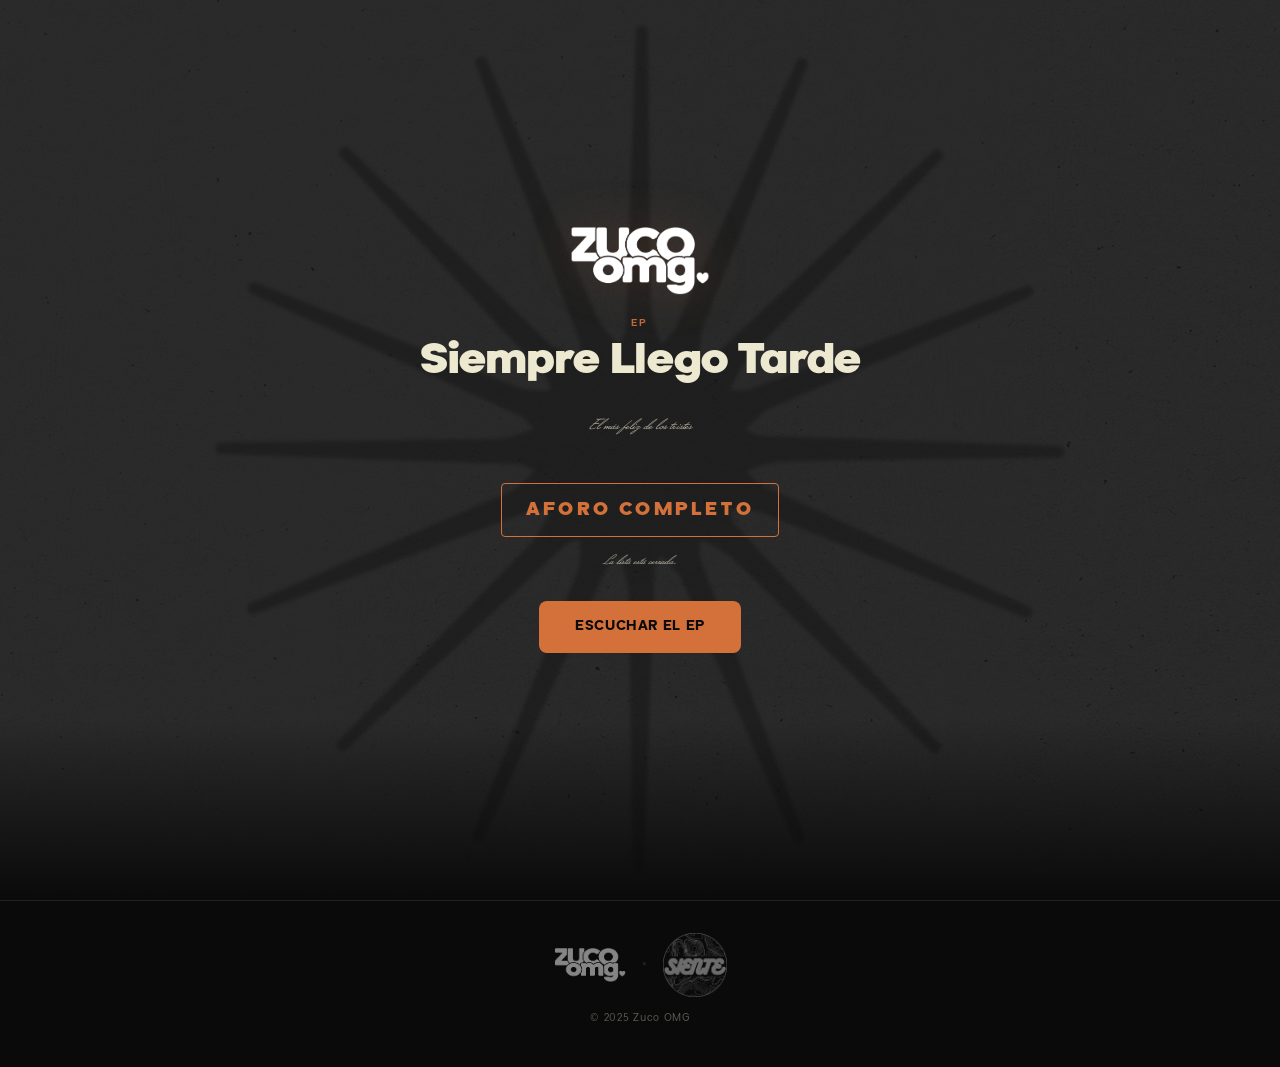
==== commit ae709472: "chore: close registration form — AFORO COMPLETO Hide the signup form and progress bar, replace hero " ====
--- a/index.html
+++ b/index.html
@@ -31,21 +31,23 @@
         <h1 class="hero-ep-title">Siempre Llego Tarde</h1>
       </div>
       <p class="hero-concept">El más feliz de los tristes</p>
-      <div class="hero-event">
-        <p class="hero-date">Miércoles 29 de abril · 7:00 PM</p>
-        <p class="hero-venue">Antenna · Carrera 14 #85-24</p>
-      </div>
-      <a href="#registro" class="hero-cta">Quiero estar ahí</a>
-    </div>
-    <div class="hero-scroll-hint" aria-hidden="true">
-      <svg width="20" height="20" viewBox="0 0 20 20" fill="none">
-        <path d="M10 4v12M4 10l6 6 6-6" stroke="currentColor" stroke-width="1.5" stroke-linecap="round" stroke-linejoin="round"/>
-      </svg>
+      <div class="hero-aforo-block">
+        <span class="hero-aforo-badge">AFORO COMPLETO</span>
+        <p class="hero-aforo-sub">La lista está cerrada.</p>
+      </div>
+      <a
+        href="https://open.spotify.com/artist/6hA5ALJWFb44ixgQMMvng7"
+        target="_blank"
+        rel="noopener noreferrer"
+        class="hero-cta"
+      >
+        Escuchar el EP
+      </a>
     </div>
   </header>
 
   <!-- ═══════════════════════ PROGRESS ═══════════════════════════ -->
-  <div class="step-progress" id="step-progress" aria-label="Progreso del registro">
+  <div class="step-progress" id="step-progress" aria-label="Progreso del registro" style="display:none">
     <div class="progress-inner">
       <div class="progress-node active" data-step="1">
         <span class="node-dot"></span>
@@ -65,7 +67,7 @@
   </div>
 
   <!-- ═══════════════════════ MAIN FLOW ═══════════════════════════ -->
-  <main class="flow-container" id="registro">
+  <main class="flow-container" id="registro" style="display:none">
 
     <!-- ───────── STEP 1: REGISTRO ───────── -->
     <section id="step-1" class="flow-step active" aria-label="Paso 1: Registro">
--- a/styles.css
+++ b/styles.css
@@ -249,23 +249,33 @@
   letter-spacing: 0.01em;
 }
 
-.hero-event {
-  display: flex;
-  flex-direction: column;
-  gap: 4px;
-  margin-top: 4px;
-}
-
-.hero-date {
-  font-weight: 500;
-  font-size: 0.95rem;
-  color: var(--t-primary);
-  letter-spacing: 0.01em;
-}
-
-.hero-venue {
-  font-size: 0.875rem;
+.hero-aforo-block {
+  margin-top: 24px;
+  display: flex;
+  flex-direction: column;
+  align-items: center;
+  gap: 8px;
+}
+
+.hero-aforo-badge {
+  display: inline-block;
+  padding: 10px 24px;
+  border: 1.5px solid var(--c-naranja);
+  border-radius: 4px;
+  font-family: var(--f-body);
+  font-weight: 900;
+  font-size: clamp(1rem, 4vw, 1.25rem);
+  letter-spacing: 0.16em;
+  color: var(--c-naranja);
+  text-transform: uppercase;
+}
+
+.hero-aforo-sub {
+  font-family: var(--f-display);
+  font-size: clamp(0.9rem, 3.5vw, 1.1rem);
   color: var(--t-secondary);
+  font-style: italic;
+  text-align: center;
 }
 
 .hero-cta {
